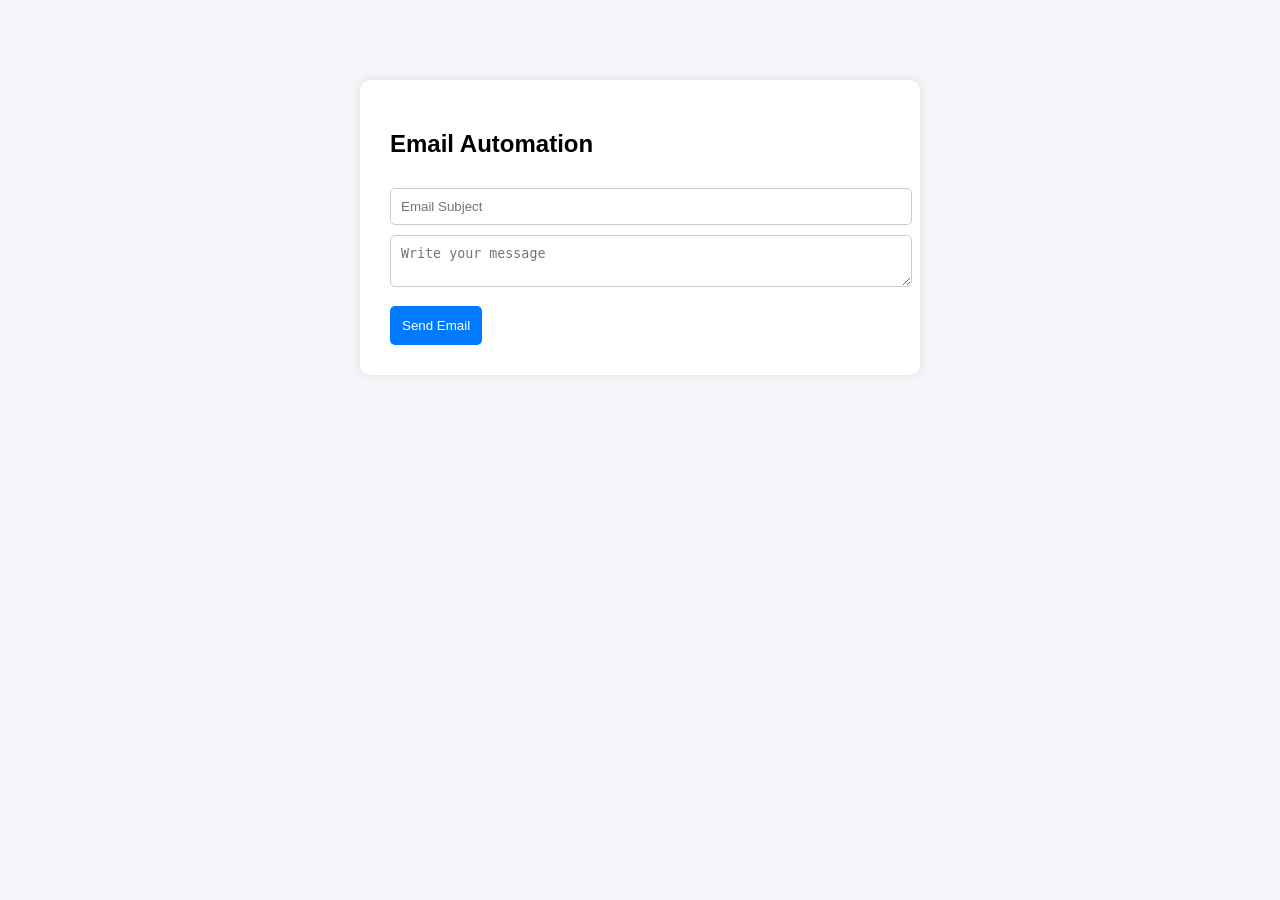
==== templates/customer.html @ a1ea0a46 "fixed bugs in ui code" ====
<!DOCTYPE html>
<html>
<head>
<title>Customer Dashboard</title>
<link rel="stylesheet" href="/static/style.css">
</head>

<body>

<div class="container">

<h2>Email Automation</h2>

<input id="subject" placeholder="Email Subject">

<textarea id="body" placeholder="Write your message"></textarea>

<button onclick="sendEmail()">Send Email</button>

<div id="result"></div>

</div>

<script>

function sendEmail(){

fetch("/process",{

method:"POST",

headers:{
"Content-Type":"application/json"
},

body:JSON.stringify({

subject:document.getElementById("subject").value,
body:document.getElementById("body").value

})

})

.then(res=>res.json())

.then(data=>{

document.getElementById("result").innerHTML=

"<b>Category:</b> "+data.category+
"<br><b>Reply:</b>"+data.reply

})

}

</script>

</body>
</html>
---- static/style.css ----
body{
font-family:Arial;
background:#f4f6f9;
}

.container{
width:500px;
margin:auto;
margin-top:80px;
background:white;
padding:30px;
border-radius:10px;
box-shadow:0px 0px 10px rgba(0,0,0,0.1);
}

input,textarea,select{

width:100%;
padding:10px;
margin-top:10px;
border:1px solid #ccc;
border-radius:5px;

}

button{

margin-top:15px;
padding:12px;
background:#007bff;
color:white;
border:none;
border-radius:5px;
cursor:pointer;

}

button:hover{

background:#0056b3;

}

.login-box{

width:350px;
margin:auto;
margin-top:150px;
background:white;
padding:30px;
border-radius:10px;
box-shadow:0px 0px 10px rgba(0,0,0,0.1);

}
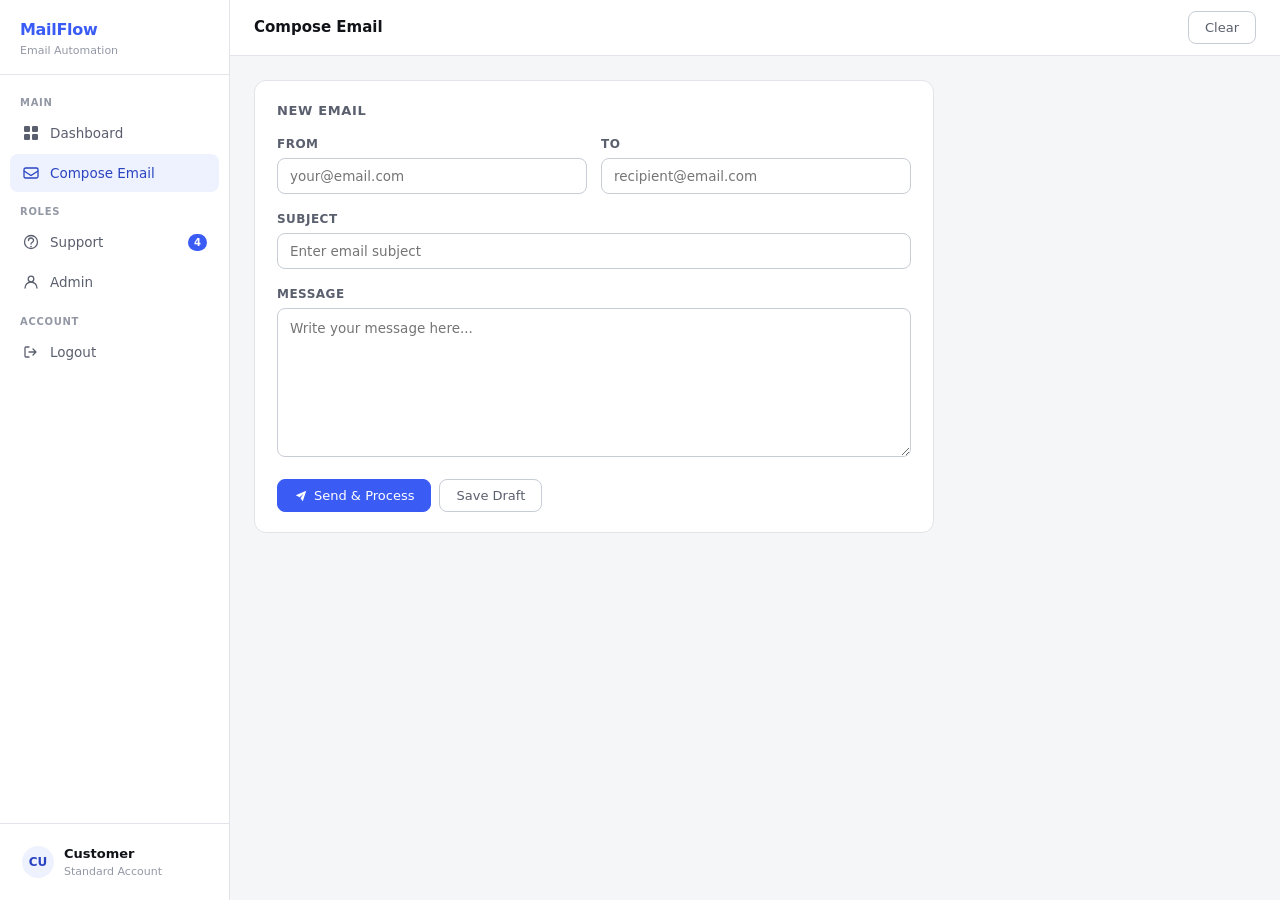
==== commit efd01544: "updated frontend" ====
--- a/templates/customer.html
+++ b/templates/customer.html
@@ -1,60 +1,225 @@
 <!DOCTYPE html>
-<html>
+<html lang="en">
 <head>
-<title>Customer Dashboard</title>
-<link rel="stylesheet" href="/static/style.css">
+  <meta charset="UTF-8">
+  <meta name="viewport" content="width=device-width, initial-scale=1.0">
+  <title>MailFlow — Compose Email</title>
+  <link rel="stylesheet" href="../static/style.css">
 </head>
-
 <body>
 
-<div class="container">
-
-<h2>Email Automation</h2>
-
-<input id="subject" placeholder="Email Subject">
-
-<textarea id="body" placeholder="Write your message"></textarea>
-
-<button onclick="sendEmail()">Send Email</button>
-
-<div id="result"></div>
-
+<div class="app-layout">
+
+  <!-- Sidebar -->
+  <aside class="sidebar">
+    <div class="sidebar-logo">
+      <div class="logo-name">MailFlow</div>
+      <div class="logo-sub">Email Automation</div>
+    </div>
+
+    <nav class="sidebar-nav">
+      <div class="nav-section-label">Main</div>
+
+      <a href="index.html" class="nav-link">
+        <span class="nav-icon">
+          <svg width="16" height="16" viewBox="0 0 16 16" fill="none">
+            <rect x="1" y="1" width="6" height="6" rx="1.2" fill="currentColor"/>
+            <rect x="9" y="1" width="6" height="6" rx="1.2" fill="currentColor"/>
+            <rect x="1" y="9" width="6" height="6" rx="1.2" fill="currentColor"/>
+            <rect x="9" y="9" width="6" height="6" rx="1.2" fill="currentColor"/>
+          </svg>
+        </span>
+        Dashboard
+      </a>
+
+      <a href="customer.html" class="nav-link active">
+        <span class="nav-icon">
+          <svg width="16" height="16" viewBox="0 0 16 16" fill="none">
+            <rect x="1" y="3" width="14" height="10" rx="1.5" stroke="currentColor" stroke-width="1.3"/>
+            <path d="M1 6l7 4.5L15 6" stroke="currentColor" stroke-width="1.3"/>
+          </svg>
+        </span>
+        Compose Email
+      </a>
+
+      <div class="nav-section-label">Roles</div>
+
+      <a href="support.html" class="nav-link">
+        <span class="nav-icon">
+          <svg width="16" height="16" viewBox="0 0 16 16" fill="none">
+            <circle cx="8" cy="8" r="6.5" stroke="currentColor" stroke-width="1.3"/>
+            <path d="M5.5 6.5a2.5 2.5 0 015 0c0 2-2.5 2-2.5 3.5" stroke="currentColor" stroke-width="1.3" stroke-linecap="round"/>
+            <circle cx="8" cy="12.5" r=".8" fill="currentColor"/>
+          </svg>
+        </span>
+        Support
+        <span class="badge">4</span>
+      </a>
+
+      <a href="admin.html" class="nav-link">
+        <span class="nav-icon">
+          <svg width="16" height="16" viewBox="0 0 16 16" fill="none">
+            <circle cx="8" cy="5" r="2.8" stroke="currentColor" stroke-width="1.3"/>
+            <path d="M2 14c0-3.31 2.686-6 6-6s6 2.69 6 6" stroke="currentColor" stroke-width="1.3" stroke-linecap="round"/>
+          </svg>
+        </span>
+        Admin
+      </a>
+
+      <div class="nav-section-label">Account</div>
+
+      <a href="login.html" class="nav-link">
+        <span class="nav-icon">
+          <svg width="16" height="16" viewBox="0 0 16 16" fill="none">
+            <path d="M6 3H3a1 1 0 00-1 1v8a1 1 0 001 1h3M10 11l3-3-3-3M13 8H6" stroke="currentColor" stroke-width="1.3" stroke-linecap="round" stroke-linejoin="round"/>
+          </svg>
+        </span>
+        Logout
+      </a>
+    </nav>
+
+    <div class="sidebar-footer">
+      <div class="user-card">
+        <div class="user-avatar">CU</div>
+        <div>
+          <div class="user-name">Customer</div>
+          <div class="user-role">Standard Account</div>
+        </div>
+      </div>
+    </div>
+  </aside>
+
+  <!-- Main -->
+  <div class="main-area">
+    <header class="topbar">
+      <div class="topbar-title">Compose Email</div>
+      <div class="topbar-actions">
+        <button class="btn btn-secondary" onclick="clearForm()">Clear</button>
+      </div>
+    </header>
+
+    <main class="page-content">
+      <div style="max-width: 680px;">
+
+        <div class="card">
+          <div class="card-title">New Email</div>
+
+          <div class="form-row">
+            <div class="form-group">
+              <label for="sender">From</label>
+              <input type="email" id="sender" placeholder="your@email.com">
+            </div>
+            <div class="form-group">
+              <label for="recipient">To</label>
+              <input type="email" id="recipient" placeholder="recipient@email.com">
+            </div>
+          </div>
+
+          <div class="form-group">
+            <label for="subject">Subject</label>
+            <input type="text" id="subject" placeholder="Enter email subject">
+          </div>
+
+          <div class="form-group">
+            <label for="body">Message</label>
+            <textarea id="body" rows="6" placeholder="Write your message here..."></textarea>
+          </div>
+
+          <div class="flex gap-8">
+            <button class="btn btn-primary" onclick="sendEmail()">
+              <svg width="14" height="14" viewBox="0 0 16 16" fill="none">
+                <path d="M14 2L2 7l4.5 2.5L11 5l-3.5 5.5L10 14l4-12z" fill="currentColor"/>
+              </svg>
+              Send &amp; Process
+            </button>
+            <button class="btn btn-secondary" onclick="saveDraft()">Save Draft</button>
+          </div>
+
+          <!-- Loading state -->
+          <div class="alert alert-info" id="loading-msg">
+            <div class="alert-label">Processing</div>
+            <div class="alert-text">Sending your email and generating AI response…</div>
+          </div>
+
+          <!-- Success result -->
+          <div class="alert alert-success" id="result-box">
+            <div class="alert-label">Email sent — AI response generated</div>
+            <div style="margin-top:8px;">
+              <span style="font-size:11px;font-weight:600;color:var(--text-secondary);text-transform:uppercase;letter-spacing:.04em;">Category</span>
+              <div id="result-category" class="alert-text" style="margin-top:3px;"></div>
+            </div>
+            <div style="margin-top:10px;">
+              <span style="font-size:11px;font-weight:600;color:var(--text-secondary);text-transform:uppercase;letter-spacing:.04em;">Auto Reply</span>
+              <div id="result-reply" class="alert-text" style="margin-top:3px;"></div>
+            </div>
+          </div>
+
+          <!-- Error state -->
+          <div class="alert alert-danger" id="error-box">
+            <div class="alert-label">Something went wrong</div>
+            <div class="alert-text" id="error-text">Unable to process your email. Please try again.</div>
+          </div>
+
+        </div>
+
+      </div>
+    </main>
+  </div>
 </div>
 
 <script>
-
-function sendEmail(){
-
-fetch("/process",{
-
-method:"POST",
-
-headers:{
-"Content-Type":"application/json"
-},
-
-body:JSON.stringify({
-
-subject:document.getElementById("subject").value,
-body:document.getElementById("body").value
-
-})
-
-})
-
-.then(res=>res.json())
-
-.then(data=>{
-
-document.getElementById("result").innerHTML=
-
-"<b>Category:</b> "+data.category+
-"<br><b>Reply:</b>"+data.reply
-
-})
-
-}
-
+  function showAlert(id) {
+    ['loading-msg', 'result-box', 'error-box'].forEach(i => {
+      document.getElementById(i).classList.remove('show');
+    });
+    if (id) document.getElementById(id).classList.add('show');
+  }
+
+  function sendEmail() {
+    const subject = document.getElementById('subject').value.trim();
+    const body    = document.getElementById('body').value.trim();
+    const sender  = document.getElementById('sender').value.trim();
+
+    if (!subject || !body) {
+      showAlert('error-box');
+      document.getElementById('error-text').textContent = 'Subject and message are required.';
+      return;
+    }
+
+    showAlert('loading-msg');
+
+    fetch('/process', {
+      method: 'POST',
+      headers: { 'Content-Type': 'application/json' },
+      body: JSON.stringify({ sender, subject, body })
+    })
+    .then(res => {
+      if (!res.ok) throw new Error('Server error: ' + res.status);
+      return res.json();
+    })
+    .then(data => {
+      // Use textContent (not innerHTML) to prevent XSS
+      document.getElementById('result-category').textContent = data.category || 'General';
+      document.getElementById('result-reply').textContent    = data.reply    || 'No reply generated.';
+      showAlert('result-box');
+    })
+    .catch(err => {
+      console.error('sendEmail error:', err);
+      document.getElementById('error-text').textContent = 'Failed to reach the server. Check your connection and try again.';
+      showAlert('error-box');
+    });
+  }
+
+  function clearForm() {
+    ['sender', 'recipient', 'subject', 'body'].forEach(id => {
+      document.getElementById(id).value = '';
+    });
+    showAlert(null);
+  }
+
+  function saveDraft() {
+    alert('Draft saved! (wire this up to your backend)');
+  }
 </script>
 
 </body>
--- a/static/style.css
+++ b/static/style.css
@@ -1,54 +1,646 @@
-body{
-font-family:Arial;
-background:#f4f6f9;
-}
-
-.container{
-width:500px;
-margin:auto;
-margin-top:80px;
-background:white;
-padding:30px;
-border-radius:10px;
-box-shadow:0px 0px 10px rgba(0,0,0,0.1);
-}
-
-input,textarea,select{
-
-width:100%;
-padding:10px;
-margin-top:10px;
-border:1px solid #ccc;
-border-radius:5px;
-
-}
-
-button{
-
-margin-top:15px;
-padding:12px;
-background:#007bff;
-color:white;
-border:none;
-border-radius:5px;
-cursor:pointer;
-
-}
-
-button:hover{
-
-background:#0056b3;
-
-}
-
-.login-box{
-
-width:350px;
-margin:auto;
-margin-top:150px;
-background:white;
-padding:30px;
-border-radius:10px;
-box-shadow:0px 0px 10px rgba(0,0,0,0.1);
-
+/* MailFlow — shared stylesheet */
+
+*, *::before, *::after {
+  box-sizing: border-box;
+  margin: 0;
+  padding: 0;
+}
+
+:root {
+  --bg: #f5f6f8;
+  --surface: #ffffff;
+  --surface-2: #f0f1f4;
+  --border: #e2e4e9;
+  --border-strong: #c8ccd5;
+  --text-primary: #111318;
+  --text-secondary: #5a5f6e;
+  --text-tertiary: #9398a5;
+  --accent: #3a5cf5;
+  --accent-hover: #2948e0;
+  --accent-light: #eef1fe;
+  --accent-text: #2a44c0;
+  --success: #1a8a4a;
+  --success-bg: #eaf6ee;
+  --warning: #9a5f00;
+  --warning-bg: #fff7e6;
+  --danger: #c0302a;
+  --danger-bg: #fef0ef;
+  --info: #1860c4;
+  --info-bg: #eef4fd;
+  --radius-sm: 6px;
+  --radius-md: 8px;
+  --radius-lg: 12px;
+  --sidebar-w: 230px;
+  --topbar-h: 56px;
+  --font: 'Segoe UI', system-ui, -apple-system, sans-serif;
+}
+
+body {
+  font-family: var(--font);
+  background: var(--bg);
+  color: var(--text-primary);
+  font-size: 14px;
+  line-height: 1.5;
+  min-height: 100vh;
+}
+
+/* ── Layout ── */
+.app-layout {
+  display: flex;
+  min-height: 100vh;
+}
+
+/* ── Sidebar ── */
+.sidebar {
+  width: var(--sidebar-w);
+  background: var(--surface);
+  border-right: 1px solid var(--border);
+  display: flex;
+  flex-direction: column;
+  position: fixed;
+  top: 0;
+  left: 0;
+  height: 100vh;
+  z-index: 100;
+}
+
+.sidebar-logo {
+  padding: 18px 20px 14px;
+  border-bottom: 1px solid var(--border);
+}
+
+.sidebar-logo .logo-name {
+  font-size: 16px;
+  font-weight: 700;
+  color: var(--accent);
+  letter-spacing: -0.3px;
+}
+
+.sidebar-logo .logo-sub {
+  font-size: 11px;
+  color: var(--text-tertiary);
+  margin-top: 1px;
+}
+
+.sidebar-nav {
+  flex: 1;
+  padding: 10px 10px;
+  overflow-y: auto;
+}
+
+.nav-section-label {
+  font-size: 10px;
+  font-weight: 600;
+  color: var(--text-tertiary);
+  text-transform: uppercase;
+  letter-spacing: 0.07em;
+  padding: 10px 10px 4px;
+}
+
+.nav-link {
+  display: flex;
+  align-items: center;
+  gap: 10px;
+  padding: 9px 12px;
+  border-radius: var(--radius-md);
+  color: var(--text-secondary);
+  text-decoration: none;
+  font-size: 13.5px;
+  font-weight: 500;
+  transition: background 0.15s, color 0.15s;
+  margin-bottom: 2px;
+  position: relative;
+}
+
+.nav-link:hover {
+  background: var(--surface-2);
+  color: var(--text-primary);
+}
+
+.nav-link.active {
+  background: var(--accent-light);
+  color: var(--accent-text);
+}
+
+.nav-link .nav-icon {
+  width: 18px;
+  height: 18px;
+  display: flex;
+  align-items: center;
+  justify-content: center;
+  flex-shrink: 0;
+}
+
+.nav-link .badge {
+  margin-left: auto;
+  background: var(--accent);
+  color: #fff;
+  font-size: 10px;
+  font-weight: 600;
+  padding: 1px 6px;
+  border-radius: 20px;
+  min-width: 18px;
+  text-align: center;
+}
+
+.sidebar-footer {
+  padding: 12px 14px;
+  border-top: 1px solid var(--border);
+}
+
+.user-card {
+  display: flex;
+  align-items: center;
+  gap: 10px;
+  padding: 8px 8px;
+  border-radius: var(--radius-md);
+  cursor: pointer;
+  transition: background 0.15s;
+}
+
+.user-card:hover {
+  background: var(--surface-2);
+}
+
+.user-avatar {
+  width: 32px;
+  height: 32px;
+  border-radius: 50%;
+  background: var(--accent-light);
+  color: var(--accent-text);
+  font-size: 12px;
+  font-weight: 700;
+  display: flex;
+  align-items: center;
+  justify-content: center;
+  flex-shrink: 0;
+}
+
+.user-name {
+  font-size: 13px;
+  font-weight: 600;
+  color: var(--text-primary);
+}
+
+.user-role {
+  font-size: 11px;
+  color: var(--text-tertiary);
+}
+
+/* ── Main area ── */
+.main-area {
+  margin-left: var(--sidebar-w);
+  flex: 1;
+  display: flex;
+  flex-direction: column;
+  min-height: 100vh;
+}
+
+.topbar {
+  height: var(--topbar-h);
+  background: var(--surface);
+  border-bottom: 1px solid var(--border);
+  display: flex;
+  align-items: center;
+  justify-content: space-between;
+  padding: 0 24px;
+  position: sticky;
+  top: 0;
+  z-index: 50;
+}
+
+.topbar-title {
+  font-size: 15px;
+  font-weight: 600;
+  color: var(--text-primary);
+}
+
+.topbar-actions {
+  display: flex;
+  align-items: center;
+  gap: 8px;
+}
+
+.page-content {
+  padding: 24px;
+  flex: 1;
+}
+
+/* ── Buttons ── */
+.btn {
+  display: inline-flex;
+  align-items: center;
+  gap: 6px;
+  padding: 8px 16px;
+  border-radius: var(--radius-md);
+  font-size: 13px;
+  font-weight: 500;
+  cursor: pointer;
+  border: 1px solid transparent;
+  transition: background 0.15s, border-color 0.15s, opacity 0.15s;
+  text-decoration: none;
+  white-space: nowrap;
+  font-family: var(--font);
+}
+
+.btn-primary {
+  background: var(--accent);
+  color: #fff;
+  border-color: var(--accent);
+}
+
+.btn-primary:hover {
+  background: var(--accent-hover);
+  border-color: var(--accent-hover);
+}
+
+.btn-secondary {
+  background: var(--surface);
+  color: var(--text-secondary);
+  border-color: var(--border-strong);
+}
+
+.btn-secondary:hover {
+  background: var(--surface-2);
+  color: var(--text-primary);
+}
+
+.btn-danger {
+  background: var(--danger-bg);
+  color: var(--danger);
+  border-color: transparent;
+}
+
+.btn-danger:hover {
+  background: #f9dfde;
+}
+
+.btn-full {
+  width: 100%;
+  justify-content: center;
+  padding: 10px 16px;
+}
+
+/* ── Form elements ── */
+.form-group {
+  margin-bottom: 16px;
+}
+
+.form-group label {
+  display: block;
+  font-size: 12px;
+  font-weight: 600;
+  color: var(--text-secondary);
+  margin-bottom: 5px;
+  text-transform: uppercase;
+  letter-spacing: 0.04em;
+}
+
+.form-group input,
+.form-group textarea,
+.form-group select {
+  width: 100%;
+  padding: 9px 12px;
+  border: 1px solid var(--border-strong);
+  border-radius: var(--radius-md);
+  font-size: 13.5px;
+  color: var(--text-primary);
+  background: var(--surface);
+  font-family: var(--font);
+  transition: border-color 0.15s, box-shadow 0.15s;
+  outline: none;
+}
+
+.form-group input:focus,
+.form-group textarea:focus,
+.form-group select:focus {
+  border-color: var(--accent);
+  box-shadow: 0 0 0 3px rgba(58, 92, 245, 0.1);
+}
+
+.form-group textarea {
+  resize: vertical;
+  min-height: 110px;
+  line-height: 1.6;
+}
+
+.form-row {
+  display: grid;
+  grid-template-columns: 1fr 1fr;
+  gap: 14px;
+}
+
+/* ── Cards ── */
+.card {
+  background: var(--surface);
+  border: 1px solid var(--border);
+  border-radius: var(--radius-lg);
+  padding: 20px 22px;
+}
+
+.card-title {
+  font-size: 13px;
+  font-weight: 600;
+  color: var(--text-secondary);
+  text-transform: uppercase;
+  letter-spacing: 0.05em;
+  margin-bottom: 14px;
+}
+
+/* ── Stats grid ── */
+.stats-grid {
+  display: grid;
+  grid-template-columns: repeat(auto-fit, minmax(150px, 1fr));
+  gap: 14px;
+  margin-bottom: 24px;
+}
+
+.stat-card {
+  background: var(--surface);
+  border: 1px solid var(--border);
+  border-radius: var(--radius-lg);
+  padding: 16px 18px;
+}
+
+.stat-label {
+  font-size: 11px;
+  font-weight: 600;
+  color: var(--text-tertiary);
+  text-transform: uppercase;
+  letter-spacing: 0.05em;
+  margin-bottom: 6px;
+}
+
+.stat-value {
+  font-size: 26px;
+  font-weight: 700;
+  color: var(--text-primary);
+  line-height: 1;
+  margin-bottom: 5px;
+}
+
+.stat-delta {
+  font-size: 12px;
+  color: var(--success);
+}
+
+.stat-delta.warn {
+  color: var(--warning);
+}
+
+/* ── Table ── */
+.data-table {
+  width: 100%;
+  border-collapse: collapse;
+  font-size: 13px;
+}
+
+.data-table th {
+  text-align: left;
+  padding: 10px 14px;
+  font-size: 11px;
+  font-weight: 600;
+  color: var(--text-tertiary);
+  text-transform: uppercase;
+  letter-spacing: 0.05em;
+  border-bottom: 1px solid var(--border);
+  background: var(--surface-2);
+}
+
+.data-table th:first-child { border-radius: var(--radius-sm) 0 0 0; }
+.data-table th:last-child  { border-radius: 0 var(--radius-sm) 0 0; }
+
+.data-table td {
+  padding: 11px 14px;
+  border-bottom: 1px solid var(--border);
+  color: var(--text-primary);
+  vertical-align: middle;
+}
+
+.data-table tr:last-child td {
+  border-bottom: none;
+}
+
+.data-table tr:hover td {
+  background: var(--surface-2);
+}
+
+/* ── Tags / Badges ── */
+.tag {
+  display: inline-flex;
+  align-items: center;
+  padding: 3px 9px;
+  border-radius: 20px;
+  font-size: 11px;
+  font-weight: 600;
+}
+
+.tag-billing  { background: var(--warning-bg); color: var(--warning); }
+.tag-support  { background: var(--info-bg);    color: var(--info); }
+.tag-general  { background: var(--surface-2);  color: var(--text-secondary); }
+.tag-urgent   { background: var(--danger-bg);  color: var(--danger); }
+.tag-success  { background: var(--success-bg); color: var(--success); }
+.tag-admin    { background: var(--accent-light); color: var(--accent-text); }
+
+.priority-high   { background: var(--danger-bg);  color: var(--danger);   font-size: 11px; font-weight: 600; padding: 3px 9px; border-radius: 20px; }
+.priority-medium { background: var(--warning-bg); color: var(--warning);  font-size: 11px; font-weight: 600; padding: 3px 9px; border-radius: 20px; }
+.priority-low    { background: var(--surface-2);  color: var(--text-secondary); font-size: 11px; font-weight: 600; padding: 3px 9px; border-radius: 20px; }
+
+/* ── Result / Alert boxes ── */
+.alert {
+  padding: 14px 16px;
+  border-radius: var(--radius-md);
+  margin-top: 16px;
+  display: none;
+}
+
+.alert.show { display: block; }
+
+.alert-success { background: var(--success-bg); border: 1px solid #b6e8c8; }
+.alert-danger  { background: var(--danger-bg);  border: 1px solid #f5c0bc; }
+.alert-info    { background: var(--info-bg);    border: 1px solid #bad5f5; }
+
+.alert-label {
+  font-size: 11px;
+  font-weight: 700;
+  text-transform: uppercase;
+  letter-spacing: 0.05em;
+  margin-bottom: 4px;
+  color: var(--text-secondary);
+}
+
+.alert-text {
+  font-size: 13.5px;
+  color: var(--text-primary);
+}
+
+/* ── Login page ── */
+.login-page {
+  min-height: 100vh;
+  background: var(--bg);
+  display: flex;
+  align-items: center;
+  justify-content: center;
+}
+
+.login-card {
+  width: 380px;
+  background: var(--surface);
+  border: 1px solid var(--border);
+  border-radius: var(--radius-lg);
+  padding: 36px 32px;
+  box-shadow: 0 4px 24px rgba(0,0,0,0.06);
+}
+
+.login-logo {
+  font-size: 20px;
+  font-weight: 800;
+  color: var(--accent);
+  letter-spacing: -0.5px;
+  margin-bottom: 4px;
+}
+
+.login-tagline {
+  font-size: 13px;
+  color: var(--text-tertiary);
+  margin-bottom: 28px;
+}
+
+.role-grid {
+  display: grid;
+  grid-template-columns: repeat(3, 1fr);
+  gap: 8px;
+  margin-bottom: 0;
+}
+
+.role-option {
+  border: 1px solid var(--border-strong);
+  border-radius: var(--radius-md);
+  padding: 10px 6px;
+  text-align: center;
+  cursor: pointer;
+  transition: all 0.15s;
+  background: var(--surface);
+}
+
+.role-option:hover {
+  border-color: var(--accent);
+  background: var(--accent-light);
+}
+
+.role-option.selected {
+  border-color: var(--accent);
+  background: var(--accent-light);
+}
+
+.role-option .role-icon {
+  font-size: 20px;
+  display: block;
+  margin-bottom: 4px;
+}
+
+.role-option .role-label {
+  font-size: 11px;
+  font-weight: 600;
+  color: var(--text-secondary);
+}
+
+.role-option.selected .role-label {
+  color: var(--accent-text);
+}
+
+.divider {
+  border: none;
+  border-top: 1px solid var(--border);
+  margin: 20px 0;
+}
+
+/* ── Ticket rows ── */
+.ticket-row {
+  background: var(--surface);
+  border: 1px solid var(--border);
+  border-radius: var(--radius-lg);
+  padding: 14px 18px;
+  margin-bottom: 10px;
+  transition: border-color 0.15s, box-shadow 0.15s;
+}
+
+.ticket-row:hover {
+  border-color: var(--border-strong);
+  box-shadow: 0 2px 8px rgba(0,0,0,0.04);
+}
+
+.ticket-header {
+  display: flex;
+  align-items: center;
+  gap: 10px;
+  margin-bottom: 6px;
+}
+
+.ticket-id {
+  font-size: 11px;
+  font-weight: 600;
+  color: var(--text-tertiary);
+  flex-shrink: 0;
+}
+
+.ticket-title {
+  font-size: 13.5px;
+  font-weight: 600;
+  color: var(--text-primary);
+  flex: 1;
+}
+
+.ticket-meta {
+  font-size: 12px;
+  color: var(--text-tertiary);
+}
+
+/* ── Utility ── */
+.section-header {
+  display: flex;
+  align-items: center;
+  justify-content: space-between;
+  margin-bottom: 14px;
+}
+
+.section-title {
+  font-size: 14px;
+  font-weight: 600;
+  color: var(--text-primary);
+}
+
+.dot {
+  width: 8px;
+  height: 8px;
+  border-radius: 50%;
+  flex-shrink: 0;
+}
+
+.dot-blue   { background: var(--info); }
+.dot-red    { background: var(--danger); }
+.dot-green  { background: var(--success); }
+.dot-gray   { background: var(--text-tertiary); }
+.dot-yellow { background: #d48c00; }
+
+.mt-4  { margin-top: 4px; }
+.mt-8  { margin-top: 8px; }
+.mt-16 { margin-top: 16px; }
+.mt-24 { margin-top: 24px; }
+
+.flex   { display: flex; }
+.items-center { align-items: center; }
+.gap-8  { gap: 8px; }
+.gap-12 { gap: 12px; }
+
+.text-sm      { font-size: 12px; }
+.text-muted   { color: var(--text-tertiary); }
+.font-semibold { font-weight: 600; }
+
+/* ── Responsive ── */
+@media (max-width: 768px) {
+  .sidebar { transform: translateX(-100%); }
+  .main-area { margin-left: 0; }
+  .form-row { grid-template-columns: 1fr; }
+  .stats-grid { grid-template-columns: 1fr 1fr; }
 }
